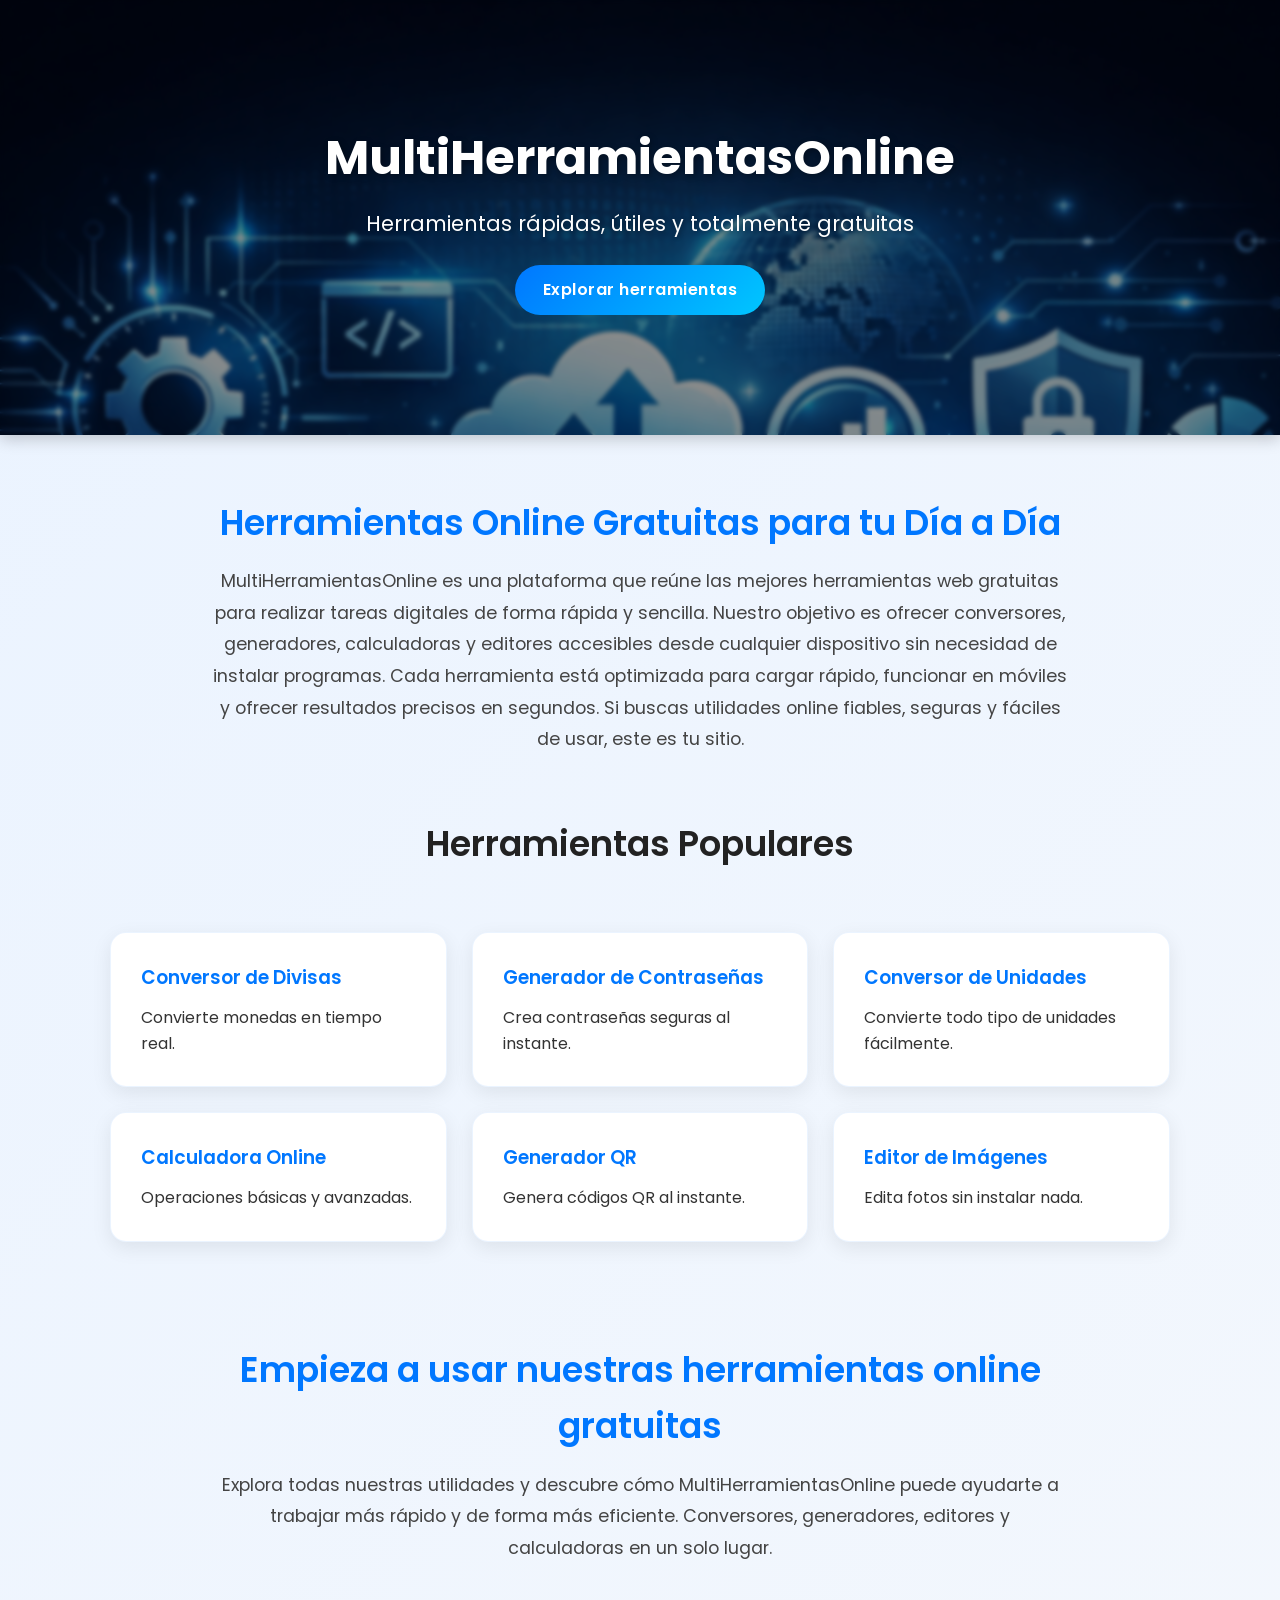
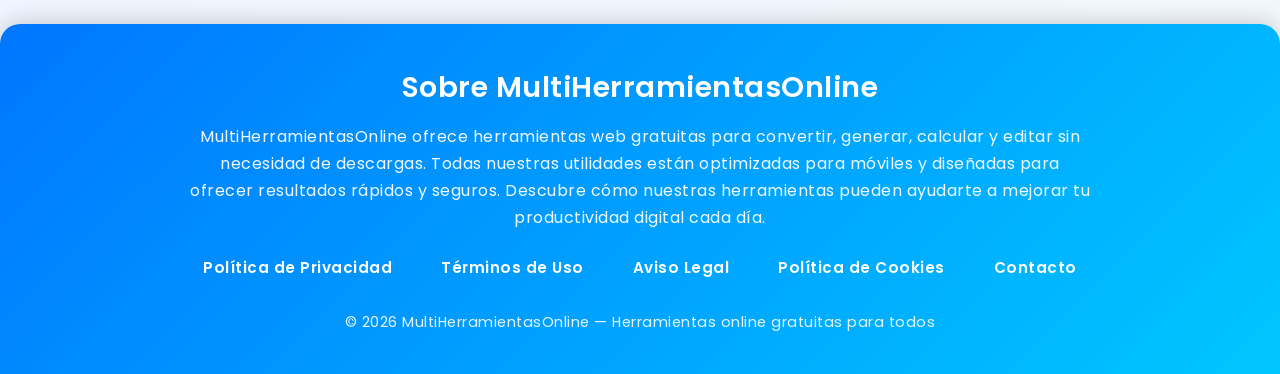
==== index.html @ e3a52811 "Página MultiHerramientasOnline Añadir mejor SEO" ====
<!DOCTYPE html>
<html lang="es">
<head>
  <meta charset="UTF-8">
  <meta name="language" content="es">
  <meta name="distribution" content="global">
  <meta name="rating" content="general">
  <meta name="theme-color" content="#0077ff">
  <meta name="viewport" content="width=device-width, initial-scale=1.0">
  <meta name="description" content="MultiHerramientasOnline ofrece herramientas online gratuitas: conversores, generadores, calculadoras y editores para facilitar tu vida digital. Sin descargas ni registros.">
  <meta name="keywords" content="herramientas online gratis, conversores online, generadores online, calculadoras online, editores online">
  <meta name="author" content="MultiHerramientasOnline">
  <meta name="robots" content="index, follow">
  <meta property="og:type" content="website">
  <meta property="og:title" content="MultiHerramientasOnline - Herramientas Online Gratis">
  <meta property="og:description" content="Convierte, genera y edita con nuestras herramientas online gratuitas.">
  <meta property="og:image" content="./favicon.png">
  <meta property="og:url" content="https://multiherramientasonline.netlify.app">
  <meta name="twitter:card" content="summary_large_image">
  <meta name="twitter:title" content="MultiHerramientasOnline - Herramientas Online Gratis">
  <meta name="twitter:description" content="Convierte, genera y edita con nuestras herramientas online gratuitas.">
  <meta name="twitter:image" content="https://multiherramientasonline.netlify.app/favicon.png">
  <title>MultiHerramientasOnline - Herramientas Online Gratis</title>
  <link rel="canonical" href="https://multiherramientasonline.netlify.app">
  <link rel="preload" href="./css/estilos.css" as="style">
  <link rel="stylesheet" href="./css/estilos.css">
  <link rel="shortcut icon" type="image/png" href="./favicon.png">
  <script type="application/ld+json">
{
  "@context": "https://schema.org",
  "@type": "WebSite",
  "name": "MultiHerramientasOnline",
  "url": "https://multiherramientasonline.netlify.app",
  "description": "Colección de herramientas online gratuitas: conversores, generadores, calculadoras y editores para facilitar tareas digitales sin descargas.",
  "publisher": {
    "@type": "Organization",
    "name": "MultiHerramientasOnline",
    "logo": {
      "@type": "ImageObject",
      "url": "https://multiherramientasonline.netlify.app/favicon.png"
    }
  },
  "potentialAction": {
    "@type": "SearchAction",
    "target": "https://multiherramientasonline.netlify.app/?s={search_term_string}",
    "query-input": "required name=search_term_string"
  },
  "hasPart": [
    {
      "@type": "WebApplication",
      "name": "Conversor de Divisas",
      "url": "https://multiherramientasonline.netlify.app/conversor-divisas.html",
      "applicationCategory": "Utility",
      "operatingSystem": "All"
    },
    {
      "@type": "WebApplication",
      "name": "Generador de Contraseñas",
      "url": "https://multiherramientasonline.netlify.app/generador-contrasenas.html",
      "applicationCategory": "Security",
      "operatingSystem": "All"
    },
    {
      "@type": "WebApplication",
      "name": "Conversor de Unidades",
      "url": "https://multiherramientasonline.netlify.app/conversor-unidades.html",
      "applicationCategory": "Utility",
      "operatingSystem": "All"
    },
    {
      "@type": "WebApplication",
      "name": "Calculadora Online",
      "url": "https://multiherramientasonline.netlify.app/calculadora-online.html",
      "applicationCategory": "Utility",
      "operatingSystem": "All"
    },
    {
      "@type": "WebApplication",
      "name": "Generador QR",
      "url": "https://multiherramientasonline.netlify.app/generador-qr.html",
      "applicationCategory": "Utility",
      "operatingSystem": "All"
    },
    {
      "@type": "WebApplication",
      "name": "Editor de Imágenes",
      "url": "https://multiherramientasonline.netlify.app/editor-imagenes.html",
      "applicationCategory": "Multimedia",
      "operatingSystem": "All"
    }
  ]
}
</script>
</head>
<body>

  <header class="banner">
    <div class="banner-overlay"></div>
    <div class="banner-content">
      <h1 class="fade-in">MultiHerramientasOnline</h1>
      <p class="fade-in delay-1">Herramientas rápidas, útiles y totalmente gratuitas</p>
      <a href="#tools" class="btn-scroll fade-in delay-2">Explorar herramientas</a>
    </div>
  </header>
<main>
  <!--INTRO INICIAL PARA POSICIONAMIENTO SEO-->
  <section class="intro">
    <h2>Herramientas Online Gratuitas para tu Día a Día</h2>
      <p>
        MultiHerramientasOnline es una plataforma que reúne las mejores herramientas web gratuitas para 
        realizar tareas digitales de forma rápida y sencilla. Nuestro objetivo es ofrecer conversores, 
        generadores, calculadoras y editores accesibles desde cualquier dispositivo sin necesidad de 
        instalar programas. Cada herramienta está optimizada para cargar rápido, funcionar en móviles y 
        ofrecer resultados precisos en segundos. Si buscas utilidades online fiables, seguras y fáciles 
        de usar, este es tu sitio.
      </p>
  </section>

  <!-- ❌ BOTÓN DE INFORMACIÓN ELIMINADO AQUÍ -->

  <!-- MODAL (se mantiene intacto) -->
  <div id="infoModal" class="modal">
    <div class="modal-content">
      <span id="closeModalBtn" class="close">&times;</span>
      <h2>Bienvenido a MultiHerramientasOnline</h2>
      <p>Explora nuestras herramientas gratuitas y descubre nuevas utilidades cada semana.</p>
      <button id="modalActionBtn">Ir a Herramientas</button>
    </div>
  </div>

  <section class="tools" id="tools">
    <h2 class="section-title">Herramientas Populares</h2>

      <div class="tool-grid">
      <article class="tool-card reveal">
        <a href="./secundarias/conversor-divisas.html" target="_blank">
          <h3>Conversor de Divisas</h3>
          <p>Convierte monedas en tiempo real.</p>
        </a>
      </article>
      <article class="tool-card reveal">
        <a href="./secundarias/generador-contrasenas.html" target="_blank">
          <h3>Generador de Contraseñas</h3>
          <p>Crea contraseñas seguras al instante.</p>
        </a>
      </article>
      <article class="tool-card reveal">
        <a href="./secundarias/conversor-unidades.html" target="_blank">
          <h3>Conversor de Unidades</h3>
          <p>Convierte todo tipo de unidades fácilmente.</p>
        </a>
      </article>
      <article class="tool-card reveal">
        <a href="./secundarias/calculadora-online.html" target="_blank">
          <h3>Calculadora Online</h3>
          <p>Operaciones básicas y avanzadas.</p>
        </a>
      </article>
      <article class="tool-card reveal">
        <a href="./secundarias/generador-qr.html" target="_blank">
          <h3>Generador QR</h3>
          <p>Genera códigos QR al instante.</p>
        </a>
      </article>
      <article class="tool-card reveal">
        <a href="./secundarias/editor-imagenes.html" target="_blank">
          <h3>Editor de Imágenes</h3>
          <p>Edita fotos sin instalar nada.</p>
        </a>
      </article>
      </div>
  </section>
  <section class="cta-final">
    <h2>Empieza a usar nuestras herramientas online gratuitas</h2>
      <p>
        Explora todas nuestras utilidades y descubre cómo MultiHerramientasOnline puede ayudarte a 
        trabajar más rápido y de forma más eficiente. Conversores, generadores, editores y calculadoras 
        en un solo lugar.
      </p>
  </section>
</main>
<footer class="footer-seo">
  <section class="footer-info">
    <h2>Sobre MultiHerramientasOnline</h2>
    <p>
      MultiHerramientasOnline ofrece herramientas web gratuitas para convertir, generar, calcular y editar 
      sin necesidad de descargas. Todas nuestras utilidades están optimizadas para móviles y diseñadas 
      para ofrecer resultados rápidos y seguros. Descubre cómo nuestras herramientas pueden ayudarte 
      a mejorar tu productividad digital cada día.
    </p>
  </section>

  <nav class="footer-links">
    <ul id="list-links">
      <li><a href="./paginas-legales/politica-privacidad.html">Política de Privacidad</a></li>
      <li><a href="./paginas-legales/terminos.html">Términos de Uso</a></li>
      <li><a href="./paginas-legales/aviso-legal.html">Aviso Legal</a></li>
      <li><a href="./paginas-legales/politica-cookies.html">Política de Cookies</a></li>
      <li><a href="./paginas-legales/contacto.html">Contacto</a></li>
    </ul>
  </nav>

  <p class="footer-copy">
    © 2026 MultiHerramientasOnline — Herramientas online gratuitas para todos
  </p>
</footer>

  <script src="./javascript/main.js"></script>
</body>
</html>
---- css/estilos.css ----
@import url('https://fonts.googleapis.com/css2?family=Poppins:wght@400;600&display=swap');

* {
  margin: 0;
  padding: 0;
  box-sizing: border-box;
  font-family: 'Poppins', sans-serif;
}

/* ===== FONDO ANIMADO ===== */
body {
  background: linear-gradient(-45deg, #f7f9fc, #eaf3ff, #f7f9fc, #eaf3ff);
  background-size: 400% 400%;
  animation: gradientMove 12s ease infinite;
  color: #333;
  line-height: 1.6;
}

@keyframes gradientMove {
  0% { background-position: 0% 50%; }
  50% { background-position: 100% 50%; }
  100% { background-position: 0% 50%; }
}

/* ===== BANNER ===== */
.banner {
  position: relative;
  background-image: url('../imagenes/imagenBanner.png');
  background-size: cover;
  background-position: center;
  background-attachment: fixed;
  padding: 120px 20px;
  text-align: center;
  color: white;
  overflow: hidden;
  box-shadow: 0 4px 15px rgba(0,0,0,0.2);
}

.banner-overlay {
  position: absolute;
  inset: 0;
  background: rgba(0,0,0,0.45);
  backdrop-filter: blur(2px);
  z-index: 0;
}

.banner-content {
  position: relative;
  z-index: 1;
}

.banner h1 {
  font-size: 3rem;
  font-weight: 700;
  margin-bottom: 10px;
  text-shadow: 2px 2px 6px rgba(0,0,0,0.3);
}

.banner p {
  font-size: 1.3rem;
  opacity: 0.95;
  text-shadow: 1px 1px 4px rgba(0,0,0,0.3);
}

/* Botón scroll */
.btn-scroll {
  display: inline-block;
  margin-top: 25px;
  padding: 12px 28px;
  background: linear-gradient(135deg, #0077ff, #00c6ff);
  color: white;
  border-radius: 50px;
  font-weight: 600;
  text-decoration: none;
  letter-spacing: 0.5px;
  transition: transform .3s ease, box-shadow .3s ease, background .3s ease;
}

.btn-scroll:hover {
  transform: translateY(-4px);
  box-shadow: 0 10px 25px rgba(0,0,0,0.25);
  background: linear-gradient(135deg, #00c6ff, #0077ff);
}


/* ===== ANIMACIONES ===== */
.fade-in {
  opacity: 0;
  transform: translateY(20px);
  animation: fadeInUp .8s forwards;
}

.delay-1 { animation-delay: .3s; }
.delay-2 { animation-delay: .6s; }

@keyframes fadeInUp {
  to {
    opacity: 1;
    transform: translateY(0);
  }
}

.intro {
  max-width: 900px;
  margin: 60px auto 40px;
  text-align: center;
  padding: 0 20px;
}

.intro h2 {
  font-size: 2.2rem;
  color: #0077ff;
  margin-bottom: 15px;
  font-weight: 600;
}

.intro p {
  font-size: 1.1rem;
  color: #444;
  line-height: 1.8;
}

/* ===== SECCIÓN DE HERRAMIENTAS ===== */
.tools {
  max-width: 1100px;
  margin: 60px auto;
  padding: 0 20px;
  padding-bottom: 60px;
}

.section-title {
  text-align: center;
  margin-bottom: 40px;
  font-size: 2.2rem;
  color: #222;
  font-weight: 600;
}

.tool-grid {
  display: grid;
  grid-template-columns: repeat(auto-fit, minmax(260px, 1fr));
  gap: 25px;
}

/* ===== TARJETAS ===== */
.tool-card a {
  text-decoration: none;
  color: inherit;
}

.tool-card a:hover {
  text-decoration: none;
}

.tool-card {
  background: #ffffff;
  padding: 30px;
  border-radius: 16px;
  text-decoration: none;
  color: #333;
  box-shadow: 0 6px 20px rgba(0,0,0,0.08);
  transition: transform 0.3s ease, box-shadow 0.3s ease, background 0.3s ease, color 0.3s ease;
  border: 1px solid rgba(0, 119, 255, 0.08);
}

.tool-card:hover {
  transform: translateY(-8px);
  box-shadow: 0 12px 30px rgba(0,0,0,0.15);
  background: linear-gradient(135deg, #0077ff, #00c6ff);
  color: white;
}

.tool-card h3 {
  margin-bottom: 12px;
  color: #0077ff;
  font-weight: 600;
  transition: color 0.3s ease;
}

.tool-card:hover h3 {
  color: #fff;
}

/* Animación suave al hacer scroll (sin ocultarlas del todo) */
.reveal {
  transform: translateY(20px);
  opacity: 1; /* siempre visibles */
}

.reveal.visible {
  transform: translateY(0);
}

/* ===== MODAL PREMIUM ===== */
.modal {
  display: none;
  position: fixed;
  z-index: 999;
  inset: 0;
  background: rgba(0,0,0,0.6);
  backdrop-filter: blur(3px);
  justify-content: center;
  align-items: center;
}

.modal-content {
  background: linear-gradient(135deg, #0077ff, #00c6ff);
  color: white;
  padding: 2.5rem 2rem;
  border-radius: 20px;
  max-width: 500px;
  width: 90%;
  text-align: center;
  position: relative;
  box-shadow: 0 10px 30px rgba(0,0,0,0.3);
  animation: popIn .4s ease forwards;
}

/* Icono superior */
.modal-content::before {
  content: "ℹ️";
  font-size: 3rem;
  display: block;
  margin-bottom: 10px;
}

@keyframes popIn {
  from { transform: scale(0.8); opacity: 0; }
  to { transform: scale(1); opacity: 1; }
}

.close {
  position: absolute;
  top: 12px;
  right: 18px;
  font-size: 1.8rem;
  color: #ffffff;
  cursor: pointer;
}

.modal-content h2 {
  margin-bottom: 0.8rem;
}

.modal-content p {
  margin-bottom: 1.4rem;
}

/* Botones modal y trigger */
.modal-trigger {
  text-align: center;
  margin: 40px 0 10px;
}

.modal-trigger button,
#modalActionBtn {
  padding: 0.8rem 1.6rem;
  border: none;
  border-radius: 50px;
  background: #ffffff;
  color: #0077ff;
  font-weight: 600;
  cursor: pointer;
  transition: transform 0.2s ease, box-shadow 0.3s ease, background 0.3s ease, color 0.3s ease;
}

.modal-trigger button:hover,
#modalActionBtn:hover {
  transform: translateY(-3px);
  box-shadow: 0 6px 20px rgba(0,0,0,0.2);
  background: #0077ff;
  color: #ffffff;
}

.cta-final {
  max-width: 900px;
  margin: 60px auto 40px;
  text-align: center;
  padding: 0 20px;
}

.cta-final h2 {
  font-size: 2.2rem;
  color: #0077ff;
  margin-bottom: 15px;
  font-weight: 600;
}

.cta-final p {
  font-size: 1.1rem;
  color: #444;
  line-height: 1.8;
}

/* ===== FOOTER ===== */
footer {
  background: #339ce8d9;
  color: white;
  text-align: center;
  padding: 25px;
  margin-top: 60px;
  font-size: 0.95rem;
  letter-spacing: 0.5px;
  box-shadow: 0 -4px 15px rgba(0,0,0,0.2);

}

/* ===== FOOTER SEO ===== */
.footer-seo {
  background: linear-gradient(135deg, #0077ff, #00c6ff);
  color: white;
  padding: 40px 20px;
  text-align: center;
  margin-top: 60px;
  border-radius: 20px 20px 0 0;
  box-shadow: 0 -4px 20px rgba(0,0,0,0.15);
}

/* Texto informativo */
.footer-info {
  max-width: 900px;
  margin: 0 auto 25px;
}

.footer-info h2 {
  font-size: 1.8rem;
  margin-bottom: 12px;
  font-weight: 600;
}

.footer-info p {
  font-size: 1rem;
  line-height: 1.7;
  opacity: 0.95;
}

/* Enlaces legales */
#list-links {
  list-style: none;
  margin: 25px 0;
  padding: 0;
  display: flex;
  justify-content: center;
  gap: 25px;
  flex-wrap: wrap;
}

#list-links li a {
  color: white;
  text-decoration: none;
  font-weight: 600;
  padding: 6px 12px;
  border-radius: 8px;
  transition: background 0.3s ease, transform 0.2s ease;
}

#list-links li a:hover {
  background: rgba(255, 255, 255, 0.25);
  transform: translateY(-3px);
}

/* Copyright */
.footer-copy {
  margin-top: 30px;
  font-size: 0.9rem;
  opacity: 0.9;
}

/* Responsive */
@media (max-width: 768px) {
  #list-links {
    gap: 12px;
  }

  #list-links li a {
    font-size: 0.9rem;
    padding: 5px 10px;
  }

  .footer-info h2 {
    font-size: 1.5rem;
  }
}

/* 📱 RESPONSIVE PARA MÓVILES */
@media (max-width: 768px) {

    /* ===== AJUSTES GENERALES ===== */
    body {
        padding: 0;
        overflow-x: hidden;
    }

    h1, h2, h3, p {
        line-height: 1.3;
    }

    /* ===== BANNER ===== */
    .banner {
        padding: 80px 15px;
        background-attachment: scroll; /* evita bugs en móviles */
        height: auto;
    }

    .banner h1 {
        font-size: 2rem;
    }

    .banner p {
        font-size: 1rem;
    }

    .btn-scroll {
        padding: 10px 22px;
        font-size: 0.9rem;
    }

    /* ===== SECCIÓN DE HERRAMIENTAS ===== */
    .tools {
        margin: 40px auto;
        padding: 0 15px;
    }

    .section-title {
        font-size: 1.8rem;
        margin-bottom: 25px;
    }

    .section-title::after {
        content: '';
        display: block;
        width: 80px;
        height: 4px;
        background: linear-gradient(135deg, #0077ff, #00c6ff);
        margin: 12px auto 0;
        border-radius: 2px;
    }
    

    .tool-grid {
        grid-template-columns: 1fr; /* 1 columna en móvil */
        gap: 18px;
    }

    .tool-card {
        padding: 20px;
        font-size: 0.95rem;
    }

    .tool-card h3 {
        font-size: 1.2rem;
    }

    /* ===== MODAL ===== */
    .modal-content {
        width: 92%;
        padding: 1.8rem 1.4rem;
    }

    .modal-content::before {
        font-size: 2.5rem;
    }

    /* ===== FOOTER ===== */
    footer {
        padding: 18px;
        font-size: 0.85rem;
    }
}
---- css/estilos.css ----
@import url('https://fonts.googleapis.com/css2?family=Poppins:wght@400;600&display=swap');

* {
  margin: 0;
  padding: 0;
  box-sizing: border-box;
  font-family: 'Poppins', sans-serif;
}

/* ===== FONDO ANIMADO ===== */
body {
  background: linear-gradient(-45deg, #f7f9fc, #eaf3ff, #f7f9fc, #eaf3ff);
  background-size: 400% 400%;
  animation: gradientMove 12s ease infinite;
  color: #333;
  line-height: 1.6;
}

@keyframes gradientMove {
  0% { background-position: 0% 50%; }
  50% { background-position: 100% 50%; }
  100% { background-position: 0% 50%; }
}

/* ===== BANNER ===== */
.banner {
  position: relative;
  background-image: url('../imagenes/imagenBanner.png');
  background-size: cover;
  background-position: center;
  background-attachment: fixed;
  padding: 120px 20px;
  text-align: center;
  color: white;
  overflow: hidden;
  box-shadow: 0 4px 15px rgba(0,0,0,0.2);
}

.banner-overlay {
  position: absolute;
  inset: 0;
  background: rgba(0,0,0,0.45);
  backdrop-filter: blur(2px);
  z-index: 0;
}

.banner-content {
  position: relative;
  z-index: 1;
}

.banner h1 {
  font-size: 3rem;
  font-weight: 700;
  margin-bottom: 10px;
  text-shadow: 2px 2px 6px rgba(0,0,0,0.3);
}

.banner p {
  font-size: 1.3rem;
  opacity: 0.95;
  text-shadow: 1px 1px 4px rgba(0,0,0,0.3);
}

/* Botón scroll */
.btn-scroll {
  display: inline-block;
  margin-top: 25px;
  padding: 12px 28px;
  background: linear-gradient(135deg, #0077ff, #00c6ff);
  color: white;
  border-radius: 50px;
  font-weight: 600;
  text-decoration: none;
  letter-spacing: 0.5px;
  transition: transform .3s ease, box-shadow .3s ease, background .3s ease;
}

.btn-scroll:hover {
  transform: translateY(-4px);
  box-shadow: 0 10px 25px rgba(0,0,0,0.25);
  background: linear-gradient(135deg, #00c6ff, #0077ff);
}


/* ===== ANIMACIONES ===== */
.fade-in {
  opacity: 0;
  transform: translateY(20px);
  animation: fadeInUp .8s forwards;
}

.delay-1 { animation-delay: .3s; }
.delay-2 { animation-delay: .6s; }

@keyframes fadeInUp {
  to {
    opacity: 1;
    transform: translateY(0);
  }
}

.intro {
  max-width: 900px;
  margin: 60px auto 40px;
  text-align: center;
  padding: 0 20px;
}

.intro h2 {
  font-size: 2.2rem;
  color: #0077ff;
  margin-bottom: 15px;
  font-weight: 600;
}

.intro p {
  font-size: 1.1rem;
  color: #444;
  line-height: 1.8;
}

/* ===== SECCIÓN DE HERRAMIENTAS ===== */
.tools {
  max-width: 1100px;
  margin: 60px auto;
  padding: 0 20px;
  padding-bottom: 60px;
}

.section-title {
  text-align: center;
  margin-bottom: 40px;
  font-size: 2.2rem;
  color: #222;
  font-weight: 600;
}

.tool-grid {
  display: grid;
  grid-template-columns: repeat(auto-fit, minmax(260px, 1fr));
  gap: 25px;
}

/* ===== TARJETAS ===== */
.tool-card a {
  text-decoration: none;
  color: inherit;
}

.tool-card a:hover {
  text-decoration: none;
}

.tool-card {
  background: #ffffff;
  padding: 30px;
  border-radius: 16px;
  text-decoration: none;
  color: #333;
  box-shadow: 0 6px 20px rgba(0,0,0,0.08);
  transition: transform 0.3s ease, box-shadow 0.3s ease, background 0.3s ease, color 0.3s ease;
  border: 1px solid rgba(0, 119, 255, 0.08);
}

.tool-card:hover {
  transform: translateY(-8px);
  box-shadow: 0 12px 30px rgba(0,0,0,0.15);
  background: linear-gradient(135deg, #0077ff, #00c6ff);
  color: white;
}

.tool-card h3 {
  margin-bottom: 12px;
  color: #0077ff;
  font-weight: 600;
  transition: color 0.3s ease;
}

.tool-card:hover h3 {
  color: #fff;
}

/* Animación suave al hacer scroll (sin ocultarlas del todo) */
.reveal {
  transform: translateY(20px);
  opacity: 1; /* siempre visibles */
}

.reveal.visible {
  transform: translateY(0);
}

/* ===== MODAL PREMIUM ===== */
.modal {
  display: none;
  position: fixed;
  z-index: 999;
  inset: 0;
  background: rgba(0,0,0,0.6);
  backdrop-filter: blur(3px);
  justify-content: center;
  align-items: center;
}

.modal-content {
  background: linear-gradient(135deg, #0077ff, #00c6ff);
  color: white;
  padding: 2.5rem 2rem;
  border-radius: 20px;
  max-width: 500px;
  width: 90%;
  text-align: center;
  position: relative;
  box-shadow: 0 10px 30px rgba(0,0,0,0.3);
  animation: popIn .4s ease forwards;
}

/* Icono superior */
.modal-content::before {
  content: "ℹ️";
  font-size: 3rem;
  display: block;
  margin-bottom: 10px;
}

@keyframes popIn {
  from { transform: scale(0.8); opacity: 0; }
  to { transform: scale(1); opacity: 1; }
}

.close {
  position: absolute;
  top: 12px;
  right: 18px;
  font-size: 1.8rem;
  color: #ffffff;
  cursor: pointer;
}

.modal-content h2 {
  margin-bottom: 0.8rem;
}

.modal-content p {
  margin-bottom: 1.4rem;
}

/* Botones modal y trigger */
.modal-trigger {
  text-align: center;
  margin: 40px 0 10px;
}

.modal-trigger button,
#modalActionBtn {
  padding: 0.8rem 1.6rem;
  border: none;
  border-radius: 50px;
  background: #ffffff;
  color: #0077ff;
  font-weight: 600;
  cursor: pointer;
  transition: transform 0.2s ease, box-shadow 0.3s ease, background 0.3s ease, color 0.3s ease;
}

.modal-trigger button:hover,
#modalActionBtn:hover {
  transform: translateY(-3px);
  box-shadow: 0 6px 20px rgba(0,0,0,0.2);
  background: #0077ff;
  color: #ffffff;
}

.cta-final {
  max-width: 900px;
  margin: 60px auto 40px;
  text-align: center;
  padding: 0 20px;
}

.cta-final h2 {
  font-size: 2.2rem;
  color: #0077ff;
  margin-bottom: 15px;
  font-weight: 600;
}

.cta-final p {
  font-size: 1.1rem;
  color: #444;
  line-height: 1.8;
}

/* ===== FOOTER ===== */
footer {
  background: #339ce8d9;
  color: white;
  text-align: center;
  padding: 25px;
  margin-top: 60px;
  font-size: 0.95rem;
  letter-spacing: 0.5px;
  box-shadow: 0 -4px 15px rgba(0,0,0,0.2);

}

/* ===== FOOTER SEO ===== */
.footer-seo {
  background: linear-gradient(135deg, #0077ff, #00c6ff);
  color: white;
  padding: 40px 20px;
  text-align: center;
  margin-top: 60px;
  border-radius: 20px 20px 0 0;
  box-shadow: 0 -4px 20px rgba(0,0,0,0.15);
}

/* Texto informativo */
.footer-info {
  max-width: 900px;
  margin: 0 auto 25px;
}

.footer-info h2 {
  font-size: 1.8rem;
  margin-bottom: 12px;
  font-weight: 600;
}

.footer-info p {
  font-size: 1rem;
  line-height: 1.7;
  opacity: 0.95;
}

/* Enlaces legales */
#list-links {
  list-style: none;
  margin: 25px 0;
  padding: 0;
  display: flex;
  justify-content: center;
  gap: 25px;
  flex-wrap: wrap;
}

#list-links li a {
  color: white;
  text-decoration: none;
  font-weight: 600;
  padding: 6px 12px;
  border-radius: 8px;
  transition: background 0.3s ease, transform 0.2s ease;
}

#list-links li a:hover {
  background: rgba(255, 255, 255, 0.25);
  transform: translateY(-3px);
}

/* Copyright */
.footer-copy {
  margin-top: 30px;
  font-size: 0.9rem;
  opacity: 0.9;
}

/* Responsive */
@media (max-width: 768px) {
  #list-links {
    gap: 12px;
  }

  #list-links li a {
    font-size: 0.9rem;
    padding: 5px 10px;
  }

  .footer-info h2 {
    font-size: 1.5rem;
  }
}

/* 📱 RESPONSIVE PARA MÓVILES */
@media (max-width: 768px) {

    /* ===== AJUSTES GENERALES ===== */
    body {
        padding: 0;
        overflow-x: hidden;
    }

    h1, h2, h3, p {
        line-height: 1.3;
    }

    /* ===== BANNER ===== */
    .banner {
        padding: 80px 15px;
        background-attachment: scroll; /* evita bugs en móviles */
        height: auto;
    }

    .banner h1 {
        font-size: 2rem;
    }

    .banner p {
        font-size: 1rem;
    }

    .btn-scroll {
        padding: 10px 22px;
        font-size: 0.9rem;
    }

    /* ===== SECCIÓN DE HERRAMIENTAS ===== */
    .tools {
        margin: 40px auto;
        padding: 0 15px;
    }

    .section-title {
        font-size: 1.8rem;
        margin-bottom: 25px;
    }

    .section-title::after {
        content: '';
        display: block;
        width: 80px;
        height: 4px;
        background: linear-gradient(135deg, #0077ff, #00c6ff);
        margin: 12px auto 0;
        border-radius: 2px;
    }
    

    .tool-grid {
        grid-template-columns: 1fr; /* 1 columna en móvil */
        gap: 18px;
    }

    .tool-card {
        padding: 20px;
        font-size: 0.95rem;
    }

    .tool-card h3 {
        font-size: 1.2rem;
    }

    /* ===== MODAL ===== */
    .modal-content {
        width: 92%;
        padding: 1.8rem 1.4rem;
    }

    .modal-content::before {
        font-size: 2.5rem;
    }

    /* ===== FOOTER ===== */
    footer {
        padding: 18px;
        font-size: 0.85rem;
    }
}
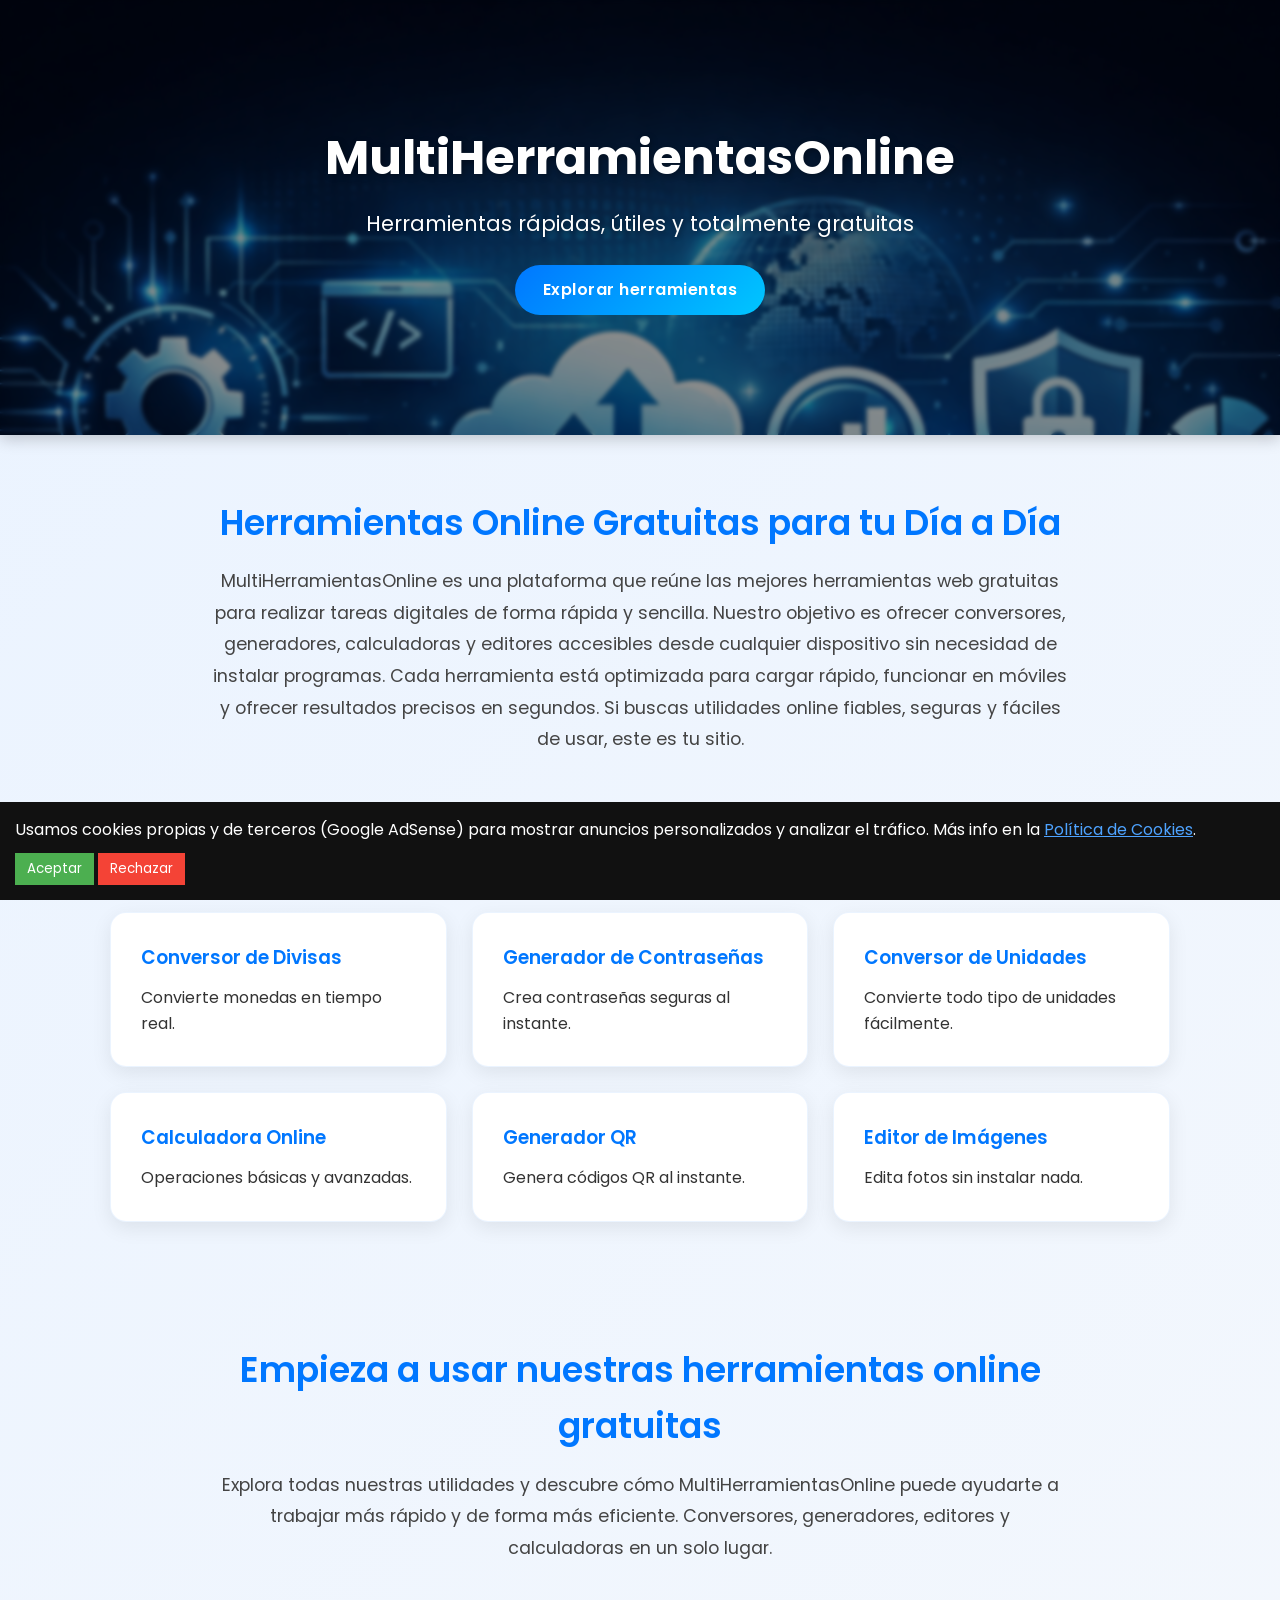
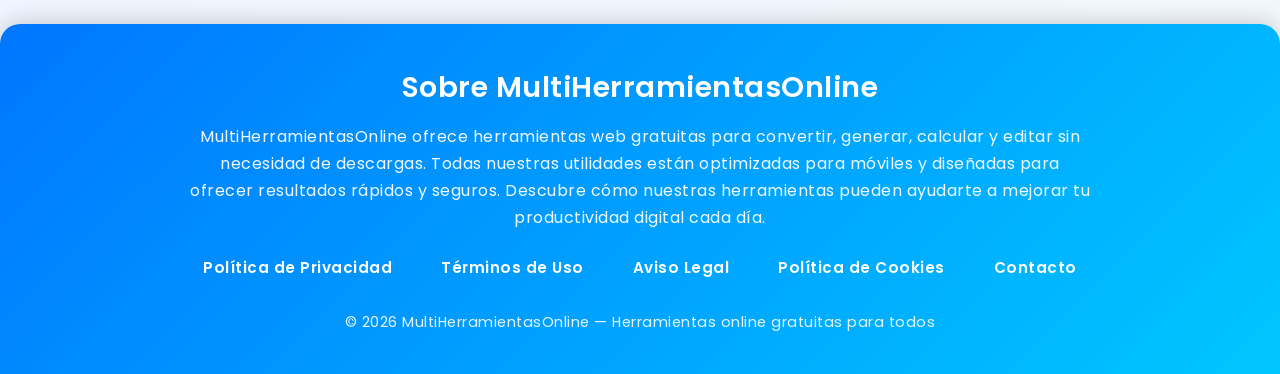
==== commit 40aa8e1e: "Añadir ventana emergente cookies Banner Cookies Cambios en index.html, estilos.css y javaScript.js p" ====
--- a/index.html
+++ b/index.html
@@ -2,6 +2,7 @@
 <html lang="es">
 <head>
   <meta charset="UTF-8">
+  <meta name="google-adsense-account" content="ca-pub-1830050544051812">
   <meta name="language" content="es">
   <meta name="distribution" content="global">
   <meta name="rating" content="general">
@@ -49,42 +50,42 @@
     {
       "@type": "WebApplication",
       "name": "Conversor de Divisas",
-      "url": "https://multiherramientasonline.netlify.app/conversor-divisas.html",
+      "url": "https://multiherramientasonline.netlify.app/secundarias/conversor-divisas",
       "applicationCategory": "Utility",
       "operatingSystem": "All"
     },
     {
       "@type": "WebApplication",
       "name": "Generador de Contraseñas",
-      "url": "https://multiherramientasonline.netlify.app/generador-contrasenas.html",
+      "url": "https://multiherramientasonline.netlify.app/secundarias/generador-contrasenas",
       "applicationCategory": "Security",
       "operatingSystem": "All"
     },
     {
       "@type": "WebApplication",
       "name": "Conversor de Unidades",
-      "url": "https://multiherramientasonline.netlify.app/conversor-unidades.html",
+      "url": "https://multiherramientasonline.netlify.app/secundarias/conversor-unidades",
       "applicationCategory": "Utility",
       "operatingSystem": "All"
     },
     {
       "@type": "WebApplication",
       "name": "Calculadora Online",
-      "url": "https://multiherramientasonline.netlify.app/calculadora-online.html",
+      "url": "https://multiherramientasonline.netlify.app/secundarias/calculadora-online",
       "applicationCategory": "Utility",
       "operatingSystem": "All"
     },
     {
       "@type": "WebApplication",
       "name": "Generador QR",
-      "url": "https://multiherramientasonline.netlify.app/generador-qr.html",
+      "url": "https://multiherramientasonline.netlify.app/secundarias/generador-qr",
       "applicationCategory": "Utility",
       "operatingSystem": "All"
     },
     {
       "@type": "WebApplication",
       "name": "Editor de Imágenes",
-      "url": "https://multiherramientasonline.netlify.app/editor-imagenes.html",
+      "url": "https://multiherramientasonline.netlify.app/secundarias/editor-imagenes",
       "applicationCategory": "Multimedia",
       "operatingSystem": "All"
     }
@@ -205,6 +206,19 @@
   </p>
 </footer>
 
-  <script src="./javascript/main.js"></script>
+<!-- Banner de Cookies -->
+<div id="cookie-banner">
+  <p>
+    Usamos cookies propias y de terceros (Google AdSense) para mostrar anuncios personalizados y analizar el tráfico.
+    Más info en la <a href="./paginas-legales/politica-cookies.html">Política de Cookies</a>.
+  </p>
+  <div>
+    <button id="cookie-accept">Aceptar</button>
+    <button id="cookie-reject">Rechazar</button>
+  </div>
+</div>
+
+
+  <script src="./javascript/javaScript.js"></script>
 </body>
 </html>
--- a/css/estilos.css
+++ b/css/estilos.css
@@ -382,6 +382,50 @@
   }
 }
 
+/* Banner de cookies responsive */
+#cookie-banner {
+  position: fixed;
+  bottom: 0;
+  left: 0;
+  right: 0;
+  background: #111;
+  color: #fff;
+  padding: 15px;
+  display: flex;
+  flex-wrap: wrap;
+  justify-content: space-between;
+  align-items: center;
+  gap: 10px;
+  z-index: 9999;
+}
+
+#cookie-banner a {
+  color: #4ea3ff;
+}
+
+#cookie-banner button {
+  padding: 6px 12px;
+  border: none;
+  cursor: pointer;
+  color: #fff;
+}
+
+#cookie-accept {
+  background: #4caf50;
+}
+
+#cookie-reject {
+  background: #f44336;
+}
+
+@media (max-width: 768px) {
+  #cookie-banner {
+    flex-direction: column;
+    text-align: center;
+  }
+}
+
+
 /* 📱 RESPONSIVE PARA MÓVILES */
 @media (max-width: 768px) {
 
--- a/css/estilos.css
+++ b/css/estilos.css
@@ -382,6 +382,50 @@
   }
 }
 
+/* Banner de cookies responsive */
+#cookie-banner {
+  position: fixed;
+  bottom: 0;
+  left: 0;
+  right: 0;
+  background: #111;
+  color: #fff;
+  padding: 15px;
+  display: flex;
+  flex-wrap: wrap;
+  justify-content: space-between;
+  align-items: center;
+  gap: 10px;
+  z-index: 9999;
+}
+
+#cookie-banner a {
+  color: #4ea3ff;
+}
+
+#cookie-banner button {
+  padding: 6px 12px;
+  border: none;
+  cursor: pointer;
+  color: #fff;
+}
+
+#cookie-accept {
+  background: #4caf50;
+}
+
+#cookie-reject {
+  background: #f44336;
+}
+
+@media (max-width: 768px) {
+  #cookie-banner {
+    flex-direction: column;
+    text-align: center;
+  }
+}
+
+
 /* 📱 RESPONSIVE PARA MÓVILES */
 @media (max-width: 768px) {
 
